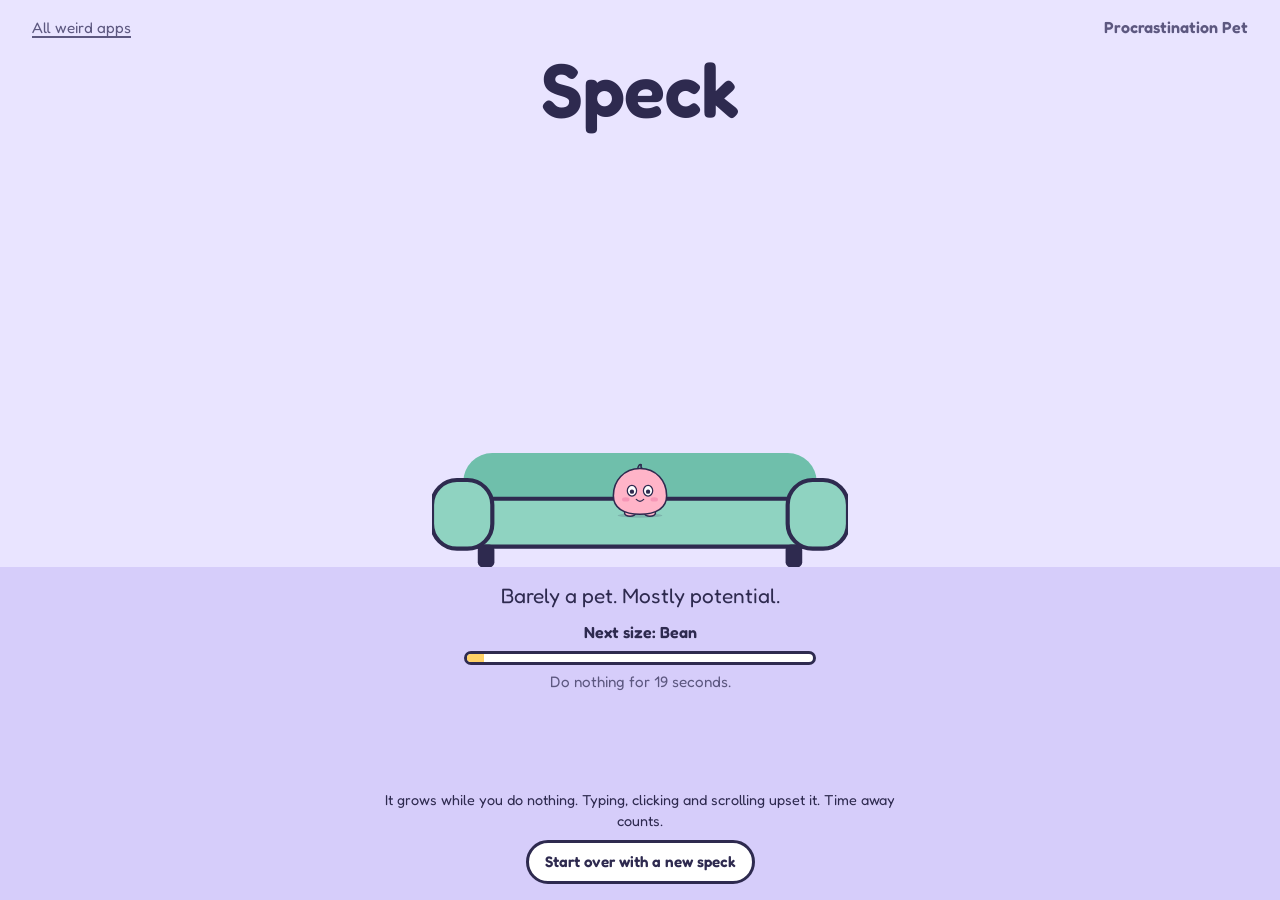
==== 01-procrastination-pet/index.html @ c204c9c8 "01 procrastination-pet: build the pet A pet that grows while you're idle (time away counts), sulks w" ====
<!doctype html>
<html lang="en">
<head>
  <meta charset="utf-8">
  <meta name="viewport" content="width=device-width, initial-scale=1">
  <meta name="color-scheme" content="light">
  <meta name="description" content="A pet that grows while you do absolutely nothing, and sulks when you don't.">
  <title>Procrastination Pet</title>
  <link rel="icon" href="data:image/svg+xml,%3Csvg xmlns='http://www.w3.org/2000/svg' viewBox='0 0 100 100'%3E%3Ctext y='.9em' font-size='90'%3E%F0%9F%9B%8B%EF%B8%8F%3C/text%3E%3C/svg%3E">
  <link rel="preconnect" href="https://fonts.googleapis.com">
  <link rel="preconnect" href="https://fonts.gstatic.com" crossorigin>
  <link rel="stylesheet" href="https://fonts.googleapis.com/css2?family=Fredoka:wght@400;600&display=swap">
  <link rel="stylesheet" href="style.css">
  <script src="app.js" defer></script>
</head>
<body>
  <header class="topbar">
    <a class="back-link" href="../">All weird apps</a>
    <h1 class="app-title">Procrastination Pet</h1>
  </header>

  <main class="room" id="room">
    <div class="wall-zone">
    <p class="stage-name" id="stage-name">Speck</p>

    <div class="scene">
      <p class="note" id="note" role="status" aria-live="polite" hidden></p>

      <div class="pet" id="pet">
        <svg class="rain" viewBox="0 0 120 90" aria-hidden="true">
          <g class="rain-cloud">
            <circle cx="38" cy="34" r="20" />
            <circle cx="62" cy="26" r="24" />
            <circle cx="86" cy="36" r="18" />
            <rect x="22" y="34" width="80" height="20" rx="10" />
          </g>
          <g class="rain-drops">
            <line x1="40" y1="62" x2="36" y2="74" />
            <line x1="60" y1="62" x2="56" y2="74" />
            <line x1="80" y1="62" x2="76" y2="74" />
          </g>
        </svg>

        <svg class="pet-body" id="pet-svg" viewBox="0 0 200 180" role="img"
             aria-labelledby="pet-label">
          <title id="pet-label">Your pet, a speck, looking pleased with you.</title>
          <ellipse class="pet-shadow" cx="100" cy="174" rx="72" ry="7" />
          <g class="pet-breath">
            <ellipse class="pet-foot" cx="68" cy="166" rx="18" ry="10" />
            <ellipse class="pet-foot" cx="132" cy="166" rx="18" ry="10" />
            <path class="pet-tuft" d="M92 24 Q96 6 104 10 Q101 18 108 24" />
            <path class="pet-blob"
                  d="M100 22 C152 22 186 62 186 110 C186 150 152 170 100 170 C48 170 14 150 14 110 C14 62 48 22 100 22 Z" />
            <g class="pet-face">
              <g class="pet-eye">
                <ellipse class="pet-eye-white" cx="74" cy="94" rx="15" ry="17" />
                <circle class="pet-pupil" cx="74" cy="97" r="7" />
              </g>
              <g class="pet-eye">
                <ellipse class="pet-eye-white" cx="126" cy="94" rx="15" ry="17" />
                <circle class="pet-pupil" cx="126" cy="97" r="7" />
              </g>
              <ellipse class="pet-cheek" cx="54" cy="122" rx="12" ry="7" />
              <ellipse class="pet-cheek" cx="146" cy="122" rx="12" ry="7" />
              <path class="pet-mouth" d="M88 122 Q100 134 112 122" />
            </g>
            <g class="pet-back">
              <circle class="pet-tail" cx="100" cy="140" r="12" />
              <path class="pet-grump" d="M70 70 Q100 58 130 70" />
            </g>
          </g>
        </svg>
      </div>

      <svg class="couch" viewBox="0 0 400 110" aria-hidden="true">
        <rect class="couch-back" x="30" y="0" width="340" height="70" rx="28" />
        <rect class="couch-seat" x="20" y="44" width="360" height="46" rx="20" />
        <rect class="couch-arm" x="0" y="26" width="58" height="66" rx="24" />
        <rect class="couch-arm" x="342" y="26" width="58" height="66" rx="24" />
        <rect class="couch-leg" x="44" y="88" width="16" height="22" rx="5" />
        <rect class="couch-leg" x="340" y="88" width="16" height="22" rx="5" />
      </svg>
    </div>
    </div>

    <div class="floor-zone">
    <p class="caption" id="caption">Barely a pet. Mostly potential.</p>

    <div class="growth">
      <p class="growth-label" id="growth-label">Next size: Bean</p>
      <div class="growth-bar" id="growth-bar" role="progressbar" aria-labelledby="growth-label"
           aria-valuemin="0" aria-valuemax="100" aria-valuenow="0">
        <div class="growth-fill" id="growth-fill"></div>
      </div>
      <p class="growth-detail" id="growth-detail">Do nothing for 20 seconds.</p>
    </div>
    </div>
  </main>

  <footer class="footer">
    <p class="hint">It grows while you do nothing. Typing, clicking and scrolling upset it.
      Time away counts.</p>
    <button type="button" class="start-over" id="start-over">Start over with a new speck</button>
  </footer>
</body>
</html>
---- 01-procrastination-pet/style.css ----
:root {
  --wall: #e9e4ff;
  --wall-sulk: #d9d7e4;
  --floor: #d6cdfa;
  --floor-sulk: #c6c3d6;
  --couch: #8fd3c1;
  --couch-shade: #6fbfab;
  --pet: #ffb4c8;
  --pet-cheek: #f48fb1;
  --ink: #2e2a4f;
  --ink-soft: #5d5880;
  --cloud: #9aa3b8;
  --rain: #6f86b5;
  --sun: #ffd166;
  --paper: #ffffff;

  --font: "Fredoka", "Trebuchet MS", "Segoe UI", system-ui, sans-serif;
  /* The scene takes the height the rest of the page leaves over. */
  --scene-h: clamp(200px, calc(100vh - 400px), 440px);
  /* At full size the pet plus its rain cloud is about 1.8x this, which must fit
     in the scene above the couch seat. */
  --pet-base: min(34vw, 200px, calc(var(--scene-h) * 0.4));
  --pet-scale: 0.35;
  --look: 0px;
}

* { box-sizing: border-box; }

html { overflow-x: clip; }

body {
  margin: 0;
  min-height: 100vh;
  min-height: 100dvh;
  display: flex;
  flex-direction: column;
  background: var(--floor);
  color: var(--ink);
  font-family: var(--font);
  font-size: 1rem;
  line-height: 1.45;
  overflow-x: clip;
}

body,
.topbar,
.wall-zone,
.floor-zone { transition: background-color 0.6s ease; }

/* The sulk dims the whole room. */
body.is-sulking {
  --wall: var(--wall-sulk);
  --floor: var(--floor-sulk);
}

/* ---------- top bar ---------- */

.topbar {
  display: flex;
  align-items: baseline;
  justify-content: space-between;
  gap: 1rem;
  padding: 16px clamp(16px, 4vw, 32px) 0;
  background: var(--wall);
}

.app-title {
  margin: 0;
  font-size: 1rem;
  font-weight: 600;
  color: var(--ink-soft);
}

.back-link {
  color: var(--ink-soft);
  font-size: 0.95rem;
  text-decoration-thickness: 2px;
  text-underline-offset: 3px;
}

.back-link:hover { color: var(--ink); }

/* ---------- room ---------- */

.room {
  flex: 1;
  display: flex;
  flex-direction: column;
  text-align: center;
}

.wall-zone,
.floor-zone {
  display: flex;
  flex-direction: column;
  align-items: center;
  padding: 0 16px;
}

.wall-zone {
  padding-top: 8px;
  background: var(--wall);
}

.floor-zone {
  flex: 1;
  background: var(--floor);
}

.stage-name {
  margin: 0.25rem 0 0;
  font-size: clamp(2.2rem, 10vw, 4.75rem);
  font-weight: 600;
  line-height: 1;
  letter-spacing: -0.01em;
}

.stage-name.is-new { animation: stage-pop 0.7s ease; }

/* Sized by its width, so the pet can be seated relative to the couch (cqw). */
@supports (height: 100dvh) {
  :root { --scene-h: clamp(200px, calc(100dvh - 400px), 440px); }
}

.scene {
  container-type: inline-size;
  position: relative;
  width: min(100%, 26rem);
  height: var(--scene-h);
  display: flex;
  flex-direction: column;
  justify-content: flex-end;
  align-items: center;
}

/* ---------- speech note ---------- */

.note {
  position: absolute;
  top: 4px;
  right: 0;
  z-index: 3;
  width: max-content;
  max-width: min(15rem, 62%);
  margin: 0;
  padding: 10px 16px;
  background: var(--paper);
  border: 3px solid var(--ink);
  border-radius: 20px;
  font-size: 1.05rem;
  font-weight: 600;
  text-align: left;
  animation: note-in 0.25s ease-out;
}

.note::after {
  content: "";
  position: absolute;
  bottom: -11px;
  left: 22px;
  width: 18px;
  height: 18px;
  background: var(--paper);
  border-right: 3px solid var(--ink);
  border-bottom: 3px solid var(--ink);
  transform: rotate(45deg);
}

.note[hidden] { display: none; }

/* ---------- pet ---------- */

/* Seated on the cushion: the couch is 27.5cqw tall and its seat top is ~15cqw up. */
.pet {
  position: absolute;
  left: 50%;
  bottom: 12cqw;
  z-index: 2;
  width: var(--pet-base);
  margin-left: calc(var(--pet-base) / -2);
  transform: scale(var(--pet-scale));
  transform-origin: 50% 100%;
  transition: transform 1.2s cubic-bezier(0.34, 1.4, 0.64, 1);
}

.pet-body {
  display: block;
  width: 100%;
  height: auto;
  overflow: visible;
}

.pet-shadow { fill: rgba(46, 42, 79, 0.18); }

.pet-blob,
.pet-foot {
  fill: var(--pet);
  stroke: var(--ink);
  stroke-width: 5;
}

.pet-tuft {
  fill: none;
  stroke: var(--ink);
  stroke-width: 5;
  stroke-linecap: round;
  stroke-linejoin: round;
}

.pet-eye-white { fill: var(--paper); stroke: var(--ink); stroke-width: 4; }
.pet-pupil { fill: var(--ink); transform: translateX(var(--look)); transition: transform 0.25s ease; }
.pet-cheek { fill: var(--pet-cheek); opacity: 0.8; }

.pet-mouth,
.pet-grump {
  fill: none;
  stroke: var(--ink);
  stroke-width: 4;
  stroke-linecap: round;
}

.pet-eye {
  transform-box: fill-box;
  transform-origin: center;
  animation: blink 6s infinite;
}

.pet-breath {
  transform-box: fill-box;
  transform-origin: 50% 100%;
  animation: breathe 3.6s ease-in-out infinite;
}

.pet-face,
.pet-back { transition: opacity 0.3s ease; }

.pet-back { opacity: 0; }
.pet-tail { fill: var(--paper); stroke: var(--ink); stroke-width: 4; }

/* Suspicious side-eye: the mouse moved. */
.pet.is-side-eye .pet-eye { animation: none; transform: scaleY(0.55); }

/* The sulk: back turned, rain cloud, room dims. */
.pet.is-sulking .pet-face { opacity: 0; }
.pet.is-sulking .pet-back { opacity: 1; }
.pet.is-sulking .pet-breath { animation: huff 0.9s ease-in-out infinite; }

.rain {
  position: absolute;
  left: 50%;
  bottom: 92%;
  width: 62%;
  opacity: 0;
  transform: translate(-50%, 12px);
  transition: opacity 0.3s ease, transform 0.3s ease;
  pointer-events: none;
}

.rain-cloud { fill: var(--cloud); }

.rain-drops line {
  stroke: var(--rain);
  stroke-width: 4;
  stroke-linecap: round;
  animation: drip 0.8s linear infinite;
}

.rain-drops line:nth-child(2) { animation-delay: 0.27s; }
.rain-drops line:nth-child(3) { animation-delay: 0.53s; }

.pet.is-sulking .rain { opacity: 1; transform: translate(-50%, 0); }

/* ---------- couch ---------- */

.couch {
  position: relative;
  z-index: 1;
  display: block;
  width: 100%;
  height: auto;
}

.couch-back { fill: var(--couch-shade); }
.couch-seat,
.couch-arm { fill: var(--couch); stroke: var(--ink); stroke-width: 4; }
.couch-leg { fill: var(--ink); }

/* ---------- caption and growth ---------- */

.caption {
  max-width: 30rem;
  margin: 14px 0 10px;
  font-size: clamp(1.1rem, 4vw, 1.3rem);
}

.growth {
  width: min(100%, 22rem);
  margin-bottom: 8px;
}

.growth-label,
.growth-detail { margin: 0; }

.growth-label { font-weight: 600; }

.growth-detail {
  font-size: 0.95rem;
  color: var(--ink-soft);
}

.growth-bar {
  height: 14px;
  margin: 6px 0;
  background: var(--paper);
  border: 3px solid var(--ink);
  border-radius: 999px;
  overflow: hidden;
}

.growth-fill {
  width: 0%;
  height: 100%;
  background: var(--sun);
  transition: width 0.4s linear;
}

body.is-sulking .growth-fill { background: var(--cloud); }

/* ---------- footer ---------- */

.footer {
  padding: 8px 16px 16px;
  text-align: center;
}

.hint {
  max-width: 32rem;
  margin: 0 auto 8px;
  font-size: 0.9rem;
  color: var(--ink);
}

.start-over {
  font: inherit;
  font-size: 0.95rem;
  font-weight: 600;
  padding: 8px 16px;
  color: var(--ink);
  background: var(--paper);
  border: 3px solid var(--ink);
  border-radius: 999px;
  cursor: pointer;
}

.start-over:hover { background: var(--wall); }
.start-over:active { transform: translateY(1px); }

:focus-visible {
  outline: 3px dashed var(--ink);
  outline-offset: 4px;
}

/* ---------- animations ---------- */

@keyframes breathe {
  0%, 100% { transform: scale(1, 1); }
  50% { transform: scale(1.03, 0.97); }
}

@keyframes huff {
  0%, 100% { transform: scale(1, 1) rotate(0deg); }
  50% { transform: scale(0.97, 1.02) rotate(-1.5deg); }
}

@keyframes blink {
  0%, 94%, 100% { transform: scaleY(1); }
  96% { transform: scaleY(0.1); }
}

@keyframes drip {
  from { transform: translateY(-6px); opacity: 0; }
  30% { opacity: 1; }
  to { transform: translateY(14px); opacity: 0; }
}

@keyframes note-in {
  from { transform: translateY(6px); opacity: 0; }
  to { transform: translateY(0); opacity: 1; }
}

@keyframes stage-pop {
  0% { transform: scale(1); }
  40% { transform: scale(1.12); }
  100% { transform: scale(1); }
}

@media (prefers-reduced-motion: reduce) {
  *, *::before, *::after {
    animation: none !important;
    transition: none !important;
  }
}
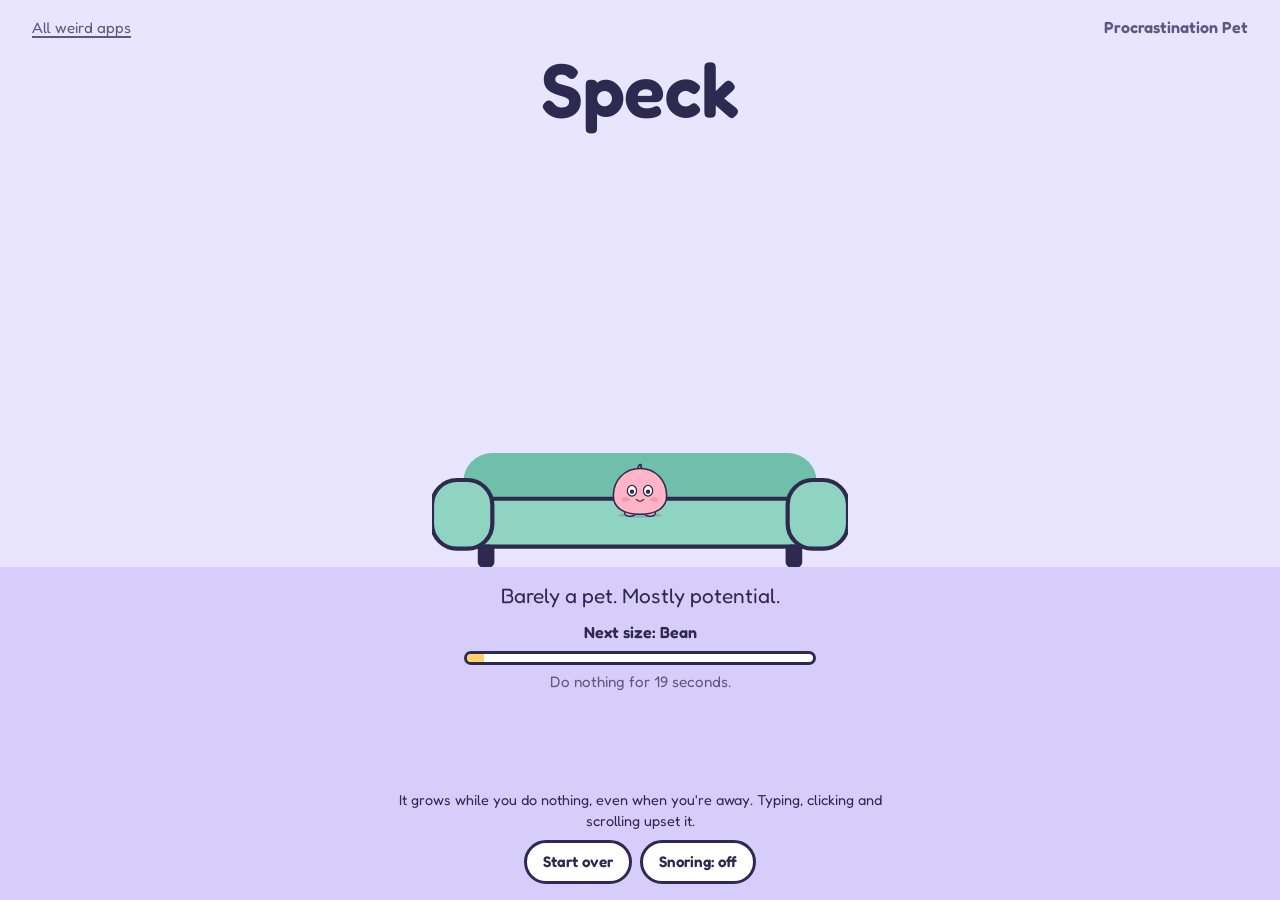
==== commit c4345222: "01 procrastination-pet: tab title, personal best and snoring - The tab title shows the current size " ====
--- a/01-procrastination-pet/index.html
+++ b/01-procrastination-pet/index.html
@@ -11,6 +11,7 @@
   <link rel="preconnect" href="https://fonts.gstatic.com" crossorigin>
   <link rel="stylesheet" href="https://fonts.googleapis.com/css2?family=Fredoka:wght@400;600&display=swap">
   <link rel="stylesheet" href="style.css">
+  <script src="snore.js" defer></script>
   <script src="app.js" defer></script>
 </head>
 <body>
@@ -98,9 +99,15 @@
   </main>
 
   <footer class="footer">
-    <p class="hint">It grows while you do nothing. Typing, clicking and scrolling upset it.
-      Time away counts.</p>
-    <button type="button" class="start-over" id="start-over">Start over with a new speck</button>
+    <p class="hint">It grows while you do nothing, even when you're away.
+      Typing, clicking and scrolling upset it.</p>
+    <div class="controls">
+      <button type="button" class="control" id="start-over">Start over</button>
+      <button type="button" class="control" id="snore-toggle" aria-pressed="false" hidden>
+        Snoring: off
+      </button>
+    </div>
+    <p class="best" id="best" hidden>Personal best: <strong id="best-stage"></strong></p>
   </footer>
 </body>
 </html>
--- a/01-procrastination-pet/style.css
+++ b/01-procrastination-pet/style.css
@@ -16,7 +16,7 @@
 
   --font: "Fredoka", "Trebuchet MS", "Segoe UI", system-ui, sans-serif;
   /* The scene takes the height the rest of the page leaves over. */
-  --scene-h: clamp(200px, calc(100vh - 400px), 440px);
+  --scene-h: clamp(180px, calc(100vh - 440px), 440px);
   /* At full size the pet plus its rain cloud is about 1.8x this, which must fit
      in the scene above the couch seat. */
   --pet-base: min(34vw, 200px, calc(var(--scene-h) * 0.4));
@@ -25,8 +25,6 @@
 }
 
 * { box-sizing: border-box; }
-
-html { overflow-x: clip; }
 
 body {
   margin: 0;
@@ -119,7 +117,7 @@
 
 /* Sized by its width, so the pet can be seated relative to the couch (cqw). */
 @supports (height: 100dvh) {
-  :root { --scene-h: clamp(200px, calc(100dvh - 400px), 440px); }
+  :root { --scene-h: clamp(180px, calc(100dvh - 440px), 440px); }
 }
 
 .scene {
@@ -166,8 +164,6 @@
   transform: rotate(45deg);
 }
 
-.note[hidden] { display: none; }
-
 /* ---------- pet ---------- */
 
 /* Seated on the cushion: the couch is 27.5cqw tall and its seat top is ~15cqw up. */
@@ -340,7 +336,14 @@
   color: var(--ink);
 }
 
-.start-over {
+.controls {
+  display: flex;
+  flex-wrap: wrap;
+  justify-content: center;
+  gap: 8px;
+}
+
+.control {
   font: inherit;
   font-size: 0.95rem;
   font-weight: 600;
@@ -352,8 +355,15 @@
   cursor: pointer;
 }
 
-.start-over:hover { background: var(--wall); }
-.start-over:active { transform: translateY(1px); }
+.control:hover { background: var(--wall); }
+.control:active { transform: translateY(1px); }
+.control[aria-pressed="true"] { background: var(--sun); }
+
+.best {
+  margin: 6px 0 0;
+  font-size: 0.9rem;
+  color: var(--ink-soft);
+}
 
 :focus-visible {
   outline: 3px dashed var(--ink);
@@ -392,6 +402,16 @@
   0% { transform: scale(1); }
   40% { transform: scale(1.12); }
   100% { transform: scale(1); }
+}
+
+/* Short screens (small phones): tighten spacing so nothing needs scrolling,
+   since scrolling upsets the pet. */
+@media (max-height: 620px) {
+  .caption { margin: 8px 0 6px; font-size: 1.05rem; }
+  .growth-bar { margin: 4px 0; }
+  .hint { font-size: 0.85rem; margin-bottom: 6px; }
+  .footer { padding: 4px 16px 10px; }
+  .control { padding: 6px 14px; }
 }
 
 @media (prefers-reduced-motion: reduce) {
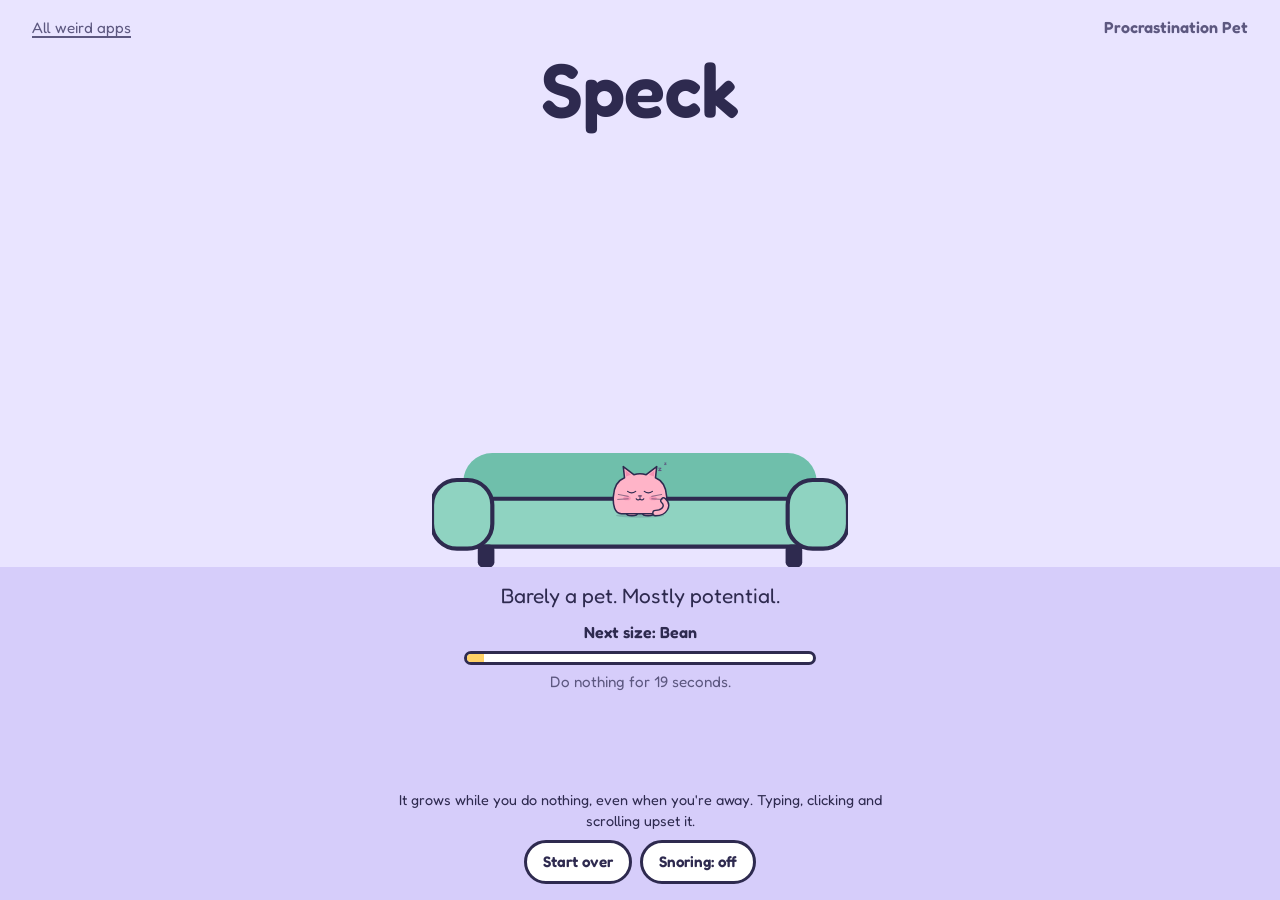
==== commit 44d8b38c: "01 procrastination-pet: the pet is now a napping cat - Always napping: closed eyes, curled tail, whi" ====
--- a/01-procrastination-pet/index.html
+++ b/01-procrastination-pet/index.html
@@ -4,7 +4,7 @@
   <meta charset="utf-8">
   <meta name="viewport" content="width=device-width, initial-scale=1">
   <meta name="color-scheme" content="light">
-  <meta name="description" content="A pet that grows while you do absolutely nothing, and sulks when you don't.">
+  <meta name="description" content="A napping cat that grows while you do absolutely nothing, and sulks when you don't.">
   <title>Procrastination Pet</title>
   <link rel="icon" href="data:image/svg+xml,%3Csvg xmlns='http://www.w3.org/2000/svg' viewBox='0 0 100 100'%3E%3Ctext y='.9em' font-size='90'%3E%F0%9F%9B%8B%EF%B8%8F%3C/text%3E%3C/svg%3E">
   <link rel="preconnect" href="https://fonts.googleapis.com">
@@ -44,31 +44,51 @@
 
         <svg class="pet-body" id="pet-svg" viewBox="0 0 200 180" role="img"
              aria-labelledby="pet-label">
-          <title id="pet-label">Your pet, a speck, looking pleased with you.</title>
-          <ellipse class="pet-shadow" cx="100" cy="174" rx="72" ry="7" />
+          <title id="pet-label">Your cat, a speck, napping happily.</title>
+          <ellipse class="pet-shadow" cx="100" cy="174" rx="78" ry="7" />
           <g class="pet-breath">
-            <ellipse class="pet-foot" cx="68" cy="166" rx="18" ry="10" />
-            <ellipse class="pet-foot" cx="132" cy="166" rx="18" ry="10" />
-            <path class="pet-tuft" d="M92 24 Q96 6 104 10 Q101 18 108 24" />
-            <path class="pet-blob"
-                  d="M100 22 C152 22 186 62 186 110 C186 150 152 170 100 170 C48 170 14 150 14 110 C14 62 48 22 100 22 Z" />
+            <!-- tail seen from behind (sulking), drawn under the body -->
+            <g class="pet-back-tail">
+              <path class="tail-outline" d="M160 150 C204 142 208 84 184 58" />
+              <path class="tail-fill" d="M160 150 C204 142 208 84 184 58" />
+            </g>
+            <ellipse class="pet-paw" cx="74" cy="166" rx="18" ry="9" />
+            <ellipse class="pet-paw" cx="126" cy="166" rx="18" ry="9" />
+            <!-- body and head in one loaf, with ears -->
+            <path class="pet-body-shape"
+                  d="M40 168 C18 168 12 140 14 112 C16 80 30 60 50 52 L46 16 L80 42 C93 38 107 38 120 42 L154 16 L150 52 C170 60 184 80 186 112 C188 140 182 168 160 168 Z" />
+            <path class="pet-inner-ear" d="M55 48 L53 28 L71 42 Z" />
+            <path class="pet-inner-ear" d="M145 48 L147 28 L129 42 Z" />
+
             <g class="pet-face">
-              <g class="pet-eye">
-                <ellipse class="pet-eye-white" cx="74" cy="94" rx="15" ry="17" />
-                <circle class="pet-pupil" cx="74" cy="97" r="7" />
+              <!-- curled tail wrapped around the front -->
+              <path class="tail-outline" d="M150 166 C182 166 192 140 176 126" />
+              <path class="tail-fill" d="M150 166 C182 166 192 140 176 126" />
+              <ellipse class="pet-cheek" cx="58" cy="118" rx="12" ry="7" />
+              <ellipse class="pet-cheek" cx="142" cy="118" rx="12" ry="7" />
+              <path class="pet-line pet-eye-closed pet-eye-left" d="M60 96 Q73 106 86 96" />
+              <path class="pet-line pet-eye-closed" d="M114 96 Q127 106 140 96" />
+              <g class="pet-eye-open" id="pet-open-eye">
+                <ellipse class="pet-eye-white" cx="73" cy="96" rx="13" ry="14" />
+                <ellipse class="pet-pupil" cx="73" cy="96" rx="4.5" ry="8.5" />
               </g>
-              <g class="pet-eye">
-                <ellipse class="pet-eye-white" cx="126" cy="94" rx="15" ry="17" />
-                <circle class="pet-pupil" cx="126" cy="97" r="7" />
+              <path class="pet-nose" d="M95 110 L105 110 L100 116 Z" />
+              <path class="pet-line" d="M88 120 Q94 127 100 120 Q106 127 112 120" />
+              <g class="pet-whiskers">
+                <path d="M62 112 L30 106" /><path d="M62 120 L28 122" />
+                <path d="M138 112 L170 106" /><path d="M138 120 L172 122" />
               </g>
-              <ellipse class="pet-cheek" cx="54" cy="122" rx="12" ry="7" />
-              <ellipse class="pet-cheek" cx="146" cy="122" rx="12" ry="7" />
-              <path class="pet-mouth" d="M88 122 Q100 134 112 122" />
             </g>
+
             <g class="pet-back">
-              <circle class="pet-tail" cx="100" cy="140" r="12" />
-              <path class="pet-grump" d="M70 70 Q100 58 130 70" />
+              <path class="pet-line pet-stripe" d="M84 46 Q100 54 116 46" />
+              <path class="pet-line pet-stripe" d="M74 66 Q100 78 126 66" />
+              <path class="pet-line pet-stripe" d="M70 88 Q100 100 130 88" />
             </g>
+          </g>
+          <g class="zzz" aria-hidden="true">
+            <text x="158" y="30">z</text>
+            <text x="176" y="12">z</text>
           </g>
         </svg>
       </div>
--- a/01-procrastination-pet/style.css
+++ b/01-procrastination-pet/style.css
@@ -21,7 +21,6 @@
      in the scene above the couch seat. */
   --pet-base: min(34vw, 200px, calc(var(--scene-h) * 0.4));
   --pet-scale: 0.35;
-  --look: 0px;
 }
 
 * { box-sizing: border-box; }
@@ -188,37 +187,39 @@
 
 .pet-shadow { fill: rgba(46, 42, 79, 0.18); }
 
-.pet-blob,
-.pet-foot {
+.pet-body-shape,
+.pet-paw {
   fill: var(--pet);
   stroke: var(--ink);
   stroke-width: 5;
-}
-
-.pet-tuft {
-  fill: none;
-  stroke: var(--ink);
-  stroke-width: 5;
-  stroke-linecap: round;
   stroke-linejoin: round;
 }
 
-.pet-eye-white { fill: var(--paper); stroke: var(--ink); stroke-width: 4; }
-.pet-pupil { fill: var(--ink); transform: translateX(var(--look)); transition: transform 0.25s ease; }
+.pet-inner-ear { fill: var(--pet-cheek); }
 .pet-cheek { fill: var(--pet-cheek); opacity: 0.8; }
-
-.pet-mouth,
-.pet-grump {
+.pet-nose { fill: var(--pet-cheek); stroke: var(--ink); stroke-width: 2.5; stroke-linejoin: round; }
+
+/* The tail: a thick ink stroke with a narrower pink stroke on top. */
+.tail-outline,
+.tail-fill { fill: none; stroke-linecap: round; }
+.tail-outline { stroke: var(--ink); stroke-width: 22; }
+.tail-fill { stroke: var(--pet); stroke-width: 13; }
+
+.pet-line,
+.pet-whiskers path {
   fill: none;
   stroke: var(--ink);
   stroke-width: 4;
   stroke-linecap: round;
 }
 
-.pet-eye {
-  transform-box: fill-box;
-  transform-origin: center;
-  animation: blink 6s infinite;
+.pet-whiskers path { stroke-width: 2.5; opacity: 0.7; }
+
+.pet-eye-white { fill: var(--paper); stroke: var(--ink); stroke-width: 4; }
+.pet-pupil {
+  fill: var(--ink);
+  transform: translate(var(--look-x, 0px), var(--look-y, 0px));
+  transition: transform 0.12s ease-out;
 }
 
 .pet-breath {
@@ -227,18 +228,41 @@
   animation: breathe 3.6s ease-in-out infinite;
 }
 
+/* Napping z's: one slow drift, hidden whenever it's disturbed or watching. */
+.zzz text {
+  fill: var(--ink-soft);
+  font-family: var(--font);
+  font-weight: 600;
+  font-size: 22px;
+  animation: drift 3.6s ease-in-out infinite;
+}
+.zzz text:nth-child(2) { font-size: 16px; animation-delay: 1.8s; }
+
 .pet-face,
-.pet-back { transition: opacity 0.3s ease; }
-
-.pet-back { opacity: 0; }
-.pet-tail { fill: var(--paper); stroke: var(--ink); stroke-width: 4; }
-
-/* Suspicious side-eye: the mouse moved. */
-.pet.is-side-eye .pet-eye { animation: none; transform: scaleY(0.55); }
-
-/* The sulk: back turned, rain cloud, room dims. */
-.pet.is-sulking .pet-face { opacity: 0; }
-.pet.is-sulking .pet-back { opacity: 1; }
+.pet-inner-ear,
+.pet-back,
+.pet-back-tail,
+.pet-paw,
+.zzz,
+.pet-eye-open,
+.pet-eye-left { transition: opacity 0.25s ease; }
+
+.pet-back,
+.pet-back-tail,
+.pet-eye-open { opacity: 0; }
+
+/* Cursor moving: one eye opens and follows it. */
+.pet.is-side-eye .pet-eye-open { opacity: 1; }
+.pet.is-side-eye .pet-eye-left,
+.pet.is-side-eye .zzz { opacity: 0; }
+
+/* The sulk: back turned (ears, stripes, tail up), rain cloud, room dims. */
+.pet.is-sulking .pet-face,
+.pet.is-sulking .pet-inner-ear,
+.pet.is-sulking .pet-paw,
+.pet.is-sulking .zzz { opacity: 0; }
+.pet.is-sulking .pet-back,
+.pet.is-sulking .pet-back-tail { opacity: 1; }
 .pet.is-sulking .pet-breath { animation: huff 0.9s ease-in-out infinite; }
 
 .rain {
@@ -382,9 +406,10 @@
   50% { transform: scale(0.97, 1.02) rotate(-1.5deg); }
 }
 
-@keyframes blink {
-  0%, 94%, 100% { transform: scaleY(1); }
-  96% { transform: scaleY(0.1); }
+@keyframes drift {
+  0% { transform: translate(0, 6px); opacity: 0; }
+  40% { opacity: 1; }
+  100% { transform: translate(6px, -10px); opacity: 0; }
 }
 
 @keyframes drip {
